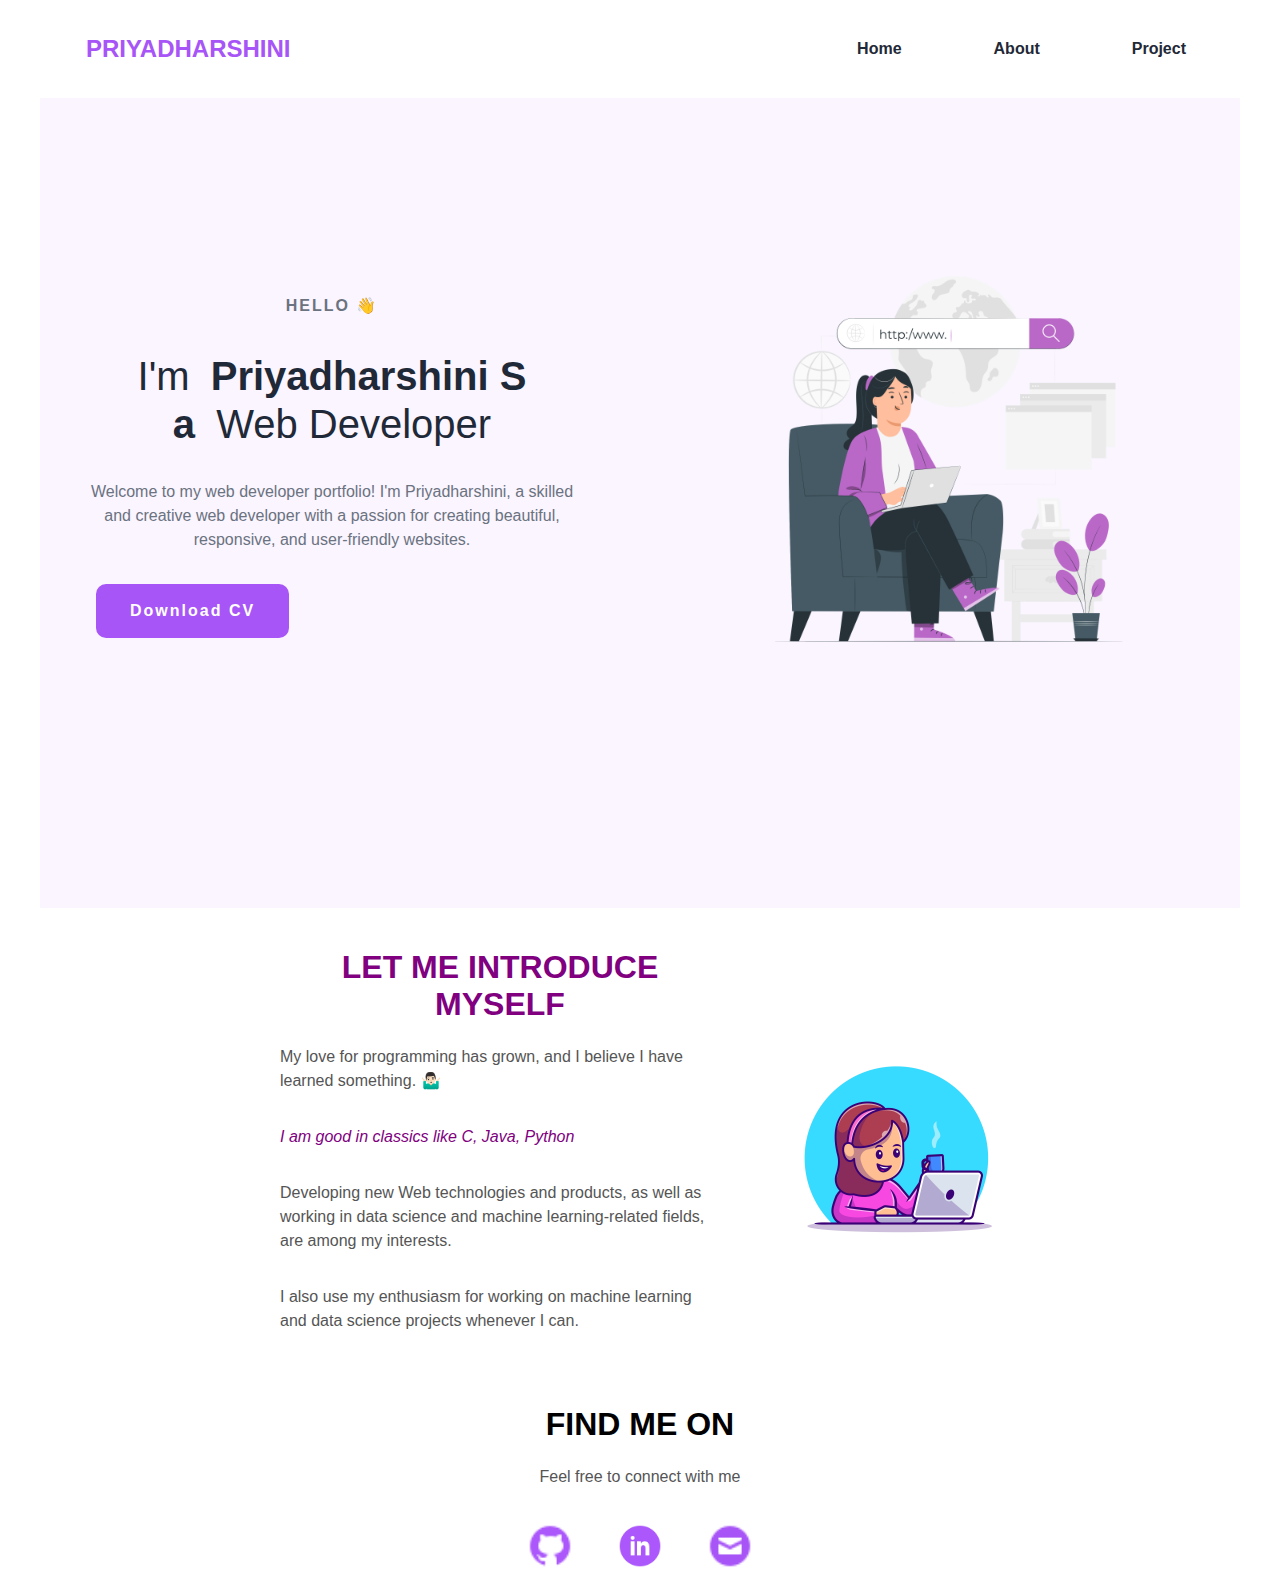
==== index.html @ 76d3c351 "Add files via upload" ====
<!DOCTYPE html>
<html lang="en">

<head>
    <meta charset="UTF-8">
    <meta name="viewport" content="width=device-width, initial-scale=1.0">
    <title>portfolio</title>
    <link rel="icon" type="image/x-icon" href="./src/favicon.png">
    <link rel="stylesheet" href="./style.css">
</head>

<body>
    <div class="container">
        <nav>
            <div class="nav-content">
                <div class="logo"><a href="#">PRIYADHARSHINI</a></div>
                <input type="checkbox" name="check" id="check" />
                <ul class="nav">
                    <li class="nav-item"><a href="http://127.0.0.1:5500/index.html">Home</a></li>
                    <li class="nav-item"><a href="http://127.0.0.1:5500/about.html">About</a></li>
                    <li class="nav-item"><a href="http://127.0.0.1:5500/project.html">Project</a></li>
                </ul>
            </div>
        </nav>
        <section class="section">
            <div class="section__container">
                <div class="content">
                    <p class="subtitle">HELLO 👋</p>
                    <h1 class="title">
                        I'm <span>Priyadharshini S<br />a</span> Web Developer
                    </h1>
                    <p class="description">
                        Welcome to my web developer portfolio! I'm Priyadharshini, a skilled and
                        creative web developer with a passion for creating beautiful,
                        responsive, and user-friendly websites.
                    </p>
                    <div class="action__btns">
                        <a href="./src/Resume.pdf" target="_blank">
                            <button class="download">Download CV</button>
                        </a>
                    </div>
                </div>
                <div class="image">
                    <img src="./src/home1-women.png" alt="profile" />
                </div>
            </div>
        </section>

        <div class="home-about-container">
            <div class="text-container">
                <h1 class="introduction">LET ME INTRODUCE MYSELF</h1>

                <p>My love for programming has grown, and I believe I have learned something. 🤷🏻‍♂️</p>

                <p class="classics">I am good in classics like C, Java, Python</p>

                <p>Developing new Web technologies and products, as well as working in data science and machine
                    learning-related fields, are among my interests.</p>

                <p>I also use my enthusiasm for working on machine learning and data science projects whenever I can.
                </p>
            </div>

            <div class="image-container">
                <img src="./src/home2-women.jpg" alt="Your Image Alt Text">
            </div>
        </div>

        <div class="find-me">
            <h1>FIND ME ON</h1>
            <p>
                Feel free to connect with me
            </p>
            <div class="connect-container">
                <a href="https://github.com/priya036"><img src="./src/contact/github.png" alt="Social Media Icon"></a>
                <a href="https://www.linkedin.com/in/priyadharshini-s-569598225/"><img src="./src/contact/linkedin.png"
                        alt="Social Media Icon"></a>
                <a href="#"><img src="./src/contact/mail.png" alt="Social Media Icon"></a>

            </div>
        </div>
    </div>
</body>

</html>
---- style.css ----
@import url("https://fonts.googleapis.com/css2?family=Poppins:wght@400;600;700&display=swap");

:root {
    --primary-color: #a855f7;
    --primary-color-dark: #9333ea;
    --secondary-color: #ca8a04;
    --text-dark: #1f2937;
    --text-light: #6b7280;
    --extra-light: #faf5ff;
    --max-width: 1200px;
}

* {
    padding: 0;
    margin-left: 10px;
    margin-right: 10px;
    box-sizing: border-box;
    font-family: 'Arial', sans-serif;
}

a {
    text-decoration: none;
}

body {
    font-family: "Poppins", sans-serif;
}

/* nav bar starts */
nav {
    width: 100%;
    position: fixed;
    top: 0;
    left: 0;
    background-color: #ffffff;
    z-index: 99;
}

h1 {
    text-align: center;
}

.nav-content {
    max-width: var(--max-width);
    margin: auto;
    padding: 1.5rem 1rem;
    display: flex;
    align-items: center;
    justify-content: space-between;
}

nav .logo a {
    font-size: 1.5rem;
    font-weight: 600;
    color: var(--primary-color);
    transition: 0.3s;
}

nav .logo a:hover {
    color: var(--primary-color-dark);
}

nav .checkbox {
    display: none;
}

nav input {
    display: none;
}

nav .checkbox i {
    font-size: 2rem;
    color: var(--primary-color);
    cursor: pointer;
}

ul {
    display: flex;
    align-items: center;
    gap: 1rem;
    list-style: none;
    transition: left 0.3s;
}

ul li a {
    padding: 0.5rem 1rem;
    border: 2px solid transparent;
    text-decoration: none;
    font-weight: 600;
    color: var(--text-dark);
    transition: 0.3s;
}

ul li a:hover {
    border-top-color: var(--secondary-color);
    border-bottom-color: var(--secondary-color);
    color: var(--secondary-color);
}
/* nav ends */

/* main container starts */
.section {
    background-color: var(--extra-light);
}

.section__container {
    min-height: 100vh;
    max-width: var(--max-width);
    margin: auto;
    padding: 1rem;
    display: grid;
    grid-template-columns: repeat(2, 1fr);
    gap: 4rem;
}

.content {
    display: flex;
    flex-direction: column;
    justify-content: center;
}

.subtitle {
    letter-spacing: 2px;
    color: var(--text-light);
    font-weight: 600;
    margin-bottom: 0.5rem;
}

.title {
    font-size: 2.5rem;
    font-weight: 400;
    line-height: 3rem;
    color: var(--text-dark);
    margin-bottom: 1rem;
}

.title span {
    font-weight: 600;
}

.description {
    line-height: 1.5rem;
    color: var(--text-light);
    margin-bottom: 2rem;
}

p {
    line-height: 1.5rem;
    color: var(--text-light);
    margin-bottom: 2rem;
}

.action__btns {
    display: flex;
    gap: 1rem;
}

.action__btns button {
    font-size: 1rem;
    font-weight: 600;
    letter-spacing: 2px;
    padding: 1rem 2rem;
    outline: none;
    border: 2px solid var(--primary-color);
    border-radius: 10px;
    transition: 0.3s;
    cursor: pointer;
}

.download {
    background-color: var(--primary-color);
    color: #ffffff;
}

.download:hover {
    background-color: var(--primary-color-dark);
}

.image {
    display: grid;
    place-items: center;
}

.image img {
    width: min(25rem, 90%);
    border-radius: 100%;
}

@media (width < 750px) {
    nav .checkbox {
        display: block;
    }

    .nav {
        position: absolute;
        width: 100%;
        height: calc(100vh - 85px);
        left: -100%;
        top: 85px;
        background-color: var(--extra-light);
        flex-direction: column;
        justify-content: center;
        gap: 3rem;
    }

    .nav #check:checked~nav-item {
        left: 0;
    }

    .nav nav-item a {
        font-size: 1.25rem;
    }

    .section__container {
        padding: 10rem 1rem 5rem 1rem;
        text-align: center;
        grid-template-columns: repeat(1, 1fr);
    }

    .image {
        grid-area: 1/1/2/2;
    }

    .action__btns {
        margin: auto;
    }
}
/* main container ends */

/* home introduce about me starts */
.home-about-container {
    max-width: 800px;
    margin: 0 auto;
    padding: 20px;
    display: flex;
    justify-content: space-between;
    align-items: center;
}

.text-container {
    flex: 1;
    margin-right: 20px;
}

.introduction {
    color: #9333ea;
}

.classics {
    font-style: italic;
    color: #9333ea;
}

.image-container {
    flex-shrink: 0;
    width: 250px;
}

.image-container img {
    width: 100%;
    height: auto;
    border-radius: 8px;
}
/* home introduce about me ends */


/* connect with me starts*/
.text-container {
    flex: 1;
    margin-right: 20px;
}

.introduction {
    color: purple;
}

.classics {
    font-style: italic;
    color: purple;
}

.connect-container {
    display: flex;
    justify-content: center;
    align-items: center;
    flex-wrap: wrap;
}

.connect-container img {
    width: 50px;
    height: auto;
    border-radius: 8px;
}

.find-me {
    text-align: center;
    flex: 1;
}
/* connect with me ends */


/* About page*/
.about-container {
    display: flex;
    justify-content: center;
    align-items: flex-start;
    background-color: #f5f5f5;
    padding: 50px;
}

.content {
    flex: 1;
    text-align: center;
}

.purple {
    color: #9333ea;
}

.about-activity {
    list-style-type: none;
    padding: 0;
    text-align: left;
    display: block;
    color: #6b7280;
}


.about-activity li:before {
    content: '\2022';
    font-size: 1.5em;
    margin-right: 10px;
    color: #8e44ad;
}

.image {
    flex: 1;
    text-align: center;
}

.image img {
    max-width: 100%;
    border-radius: 5px;
}
/* about page ends */

/* professional skillset */
.skillset {
    text-align: center;
    max-width: 1000px;
    margin: 0 auto;
}

h2 {
    color: #1b1a1a;
}

.skills-container {
    width: 50%;
    display: flex;
    flex-direction: column;
    justify-content: center;
    align-items: center;
    border: 1px solid black;
    border-radius: 10px;
    box-shadow: 0 4px 8px 0;
    margin: 0 auto;
    margin-top: 10px;

}

.skill-item {
    opacity: 0;
    margin-bottom: 20px;
    animation: fadeIn 1s ease-in-out forwards;
}

@keyframes fadeIn {
    from {
        opacity: 0;
    }

    to {
        opacity: 1;
    }
}

.skill-label {
    text-align: center;
    margin-bottom: 5px;
}

.skill-name {
    display: inline-block;
    width: 150px;
    text-align: left;
    margin-right: 10px;
}

.animated-progress {
    height: 15px;
    color: white;
    font-size: 10px;
    text-align: right;
}

.animated-progress span {
    display: block;
    height: 100%;
    width: 0;
    background: linear-gradient(to right, #9333ea, #9333ea);
    border-radius: 8px;
    transition: width 1s ease-in-out;
}

.skill-item:nth-child(1) .animated-progress span {
    width: 80%;
}

.skill-item:nth-child(2) .animated-progress span {
    width: 70%;
}

.skill-item:nth-child(3) .animated-progress span {
    width: 60%;
}

.skill-item:nth-child(4) .animated-progress span {
    width: 75%;
}

/* professional skillset ends */


/* toole used starts */
.tool-icons {
    display: flex;
    justify-content: center;
    flex-wrap: wrap;
    max-width: 800px;
    margin: 0 auto;
    padding: 20px;
}

.tool-icon {
    margin: 0 10px 20px;
    border: 3px solid #a855f7;
    width: calc(25% - 20px);
    max-width: 160px;
    height: 150px;
    border-radius: 10px;
    padding: 20px;
    display: flex;
    flex-direction: column;
    justify-content: space-evenly;
    text-align: center;

}

@media (max-width: 600px) {
    .tool-icon {
        width: calc(33.33% - 20px);
        margin: 0 10px 10px 10px;
        max-width: calc(100% - 20px);
    }
}

/* project page starts*/
.section-container {
    display: flex;
    flex-direction: column;
    justify-content: center;
    align-items: center;
    min-height: 100vh;
    flex: 1 1 40rem;
    padding-top: 1rem;
    z-index: -1;
    margin-top: 60px;
    text-align: center;
    margin-top: 80px;
    display: flex;
    flex-direction: column;
}

.project-container {
    max-width: 900px;
    width: 100%;
    display: flex;
    flex-wrap: wrap;
    justify-content: space-between;
    text-align: center;
}

.project-card {
    background-color: #fff;
    box-shadow: 0 0 10px rgba(0, 0, 0, 0.1);
    border-radius: 8px;
    overflow: hidden;
    width: calc(30% - 20px);
    /* 3 cards per row with a little margin */
    margin: 20px 0;
    transition: transform 0.3s;
    box-sizing: border-box;
}

.project-card:hover {
    transform: scale(1.05);
}

.project-thumbnail {
    width: 100%;
    height: 200px;
    object-fit: cover;
    border-top-left-radius: 8px;
    border-top-right-radius: 8px;
}

.project-info {
    padding: 20px;
}

h3 {
    margin-top: 0;
    color: #333;
}

p {
    color: #555;
}

.buttons {
    display: flex;
    justify-content: center;
    margin-top: 20px;
}

.github-button {
    padding: 10px 20px;
    text-align: center;
    text-decoration: none;
    color: #fff;
    border-radius: 5px;
    cursor: pointer;
    margin: 0 10px;
}

.github-button {
    background-color: #4caf50;
}
/* project page ends */
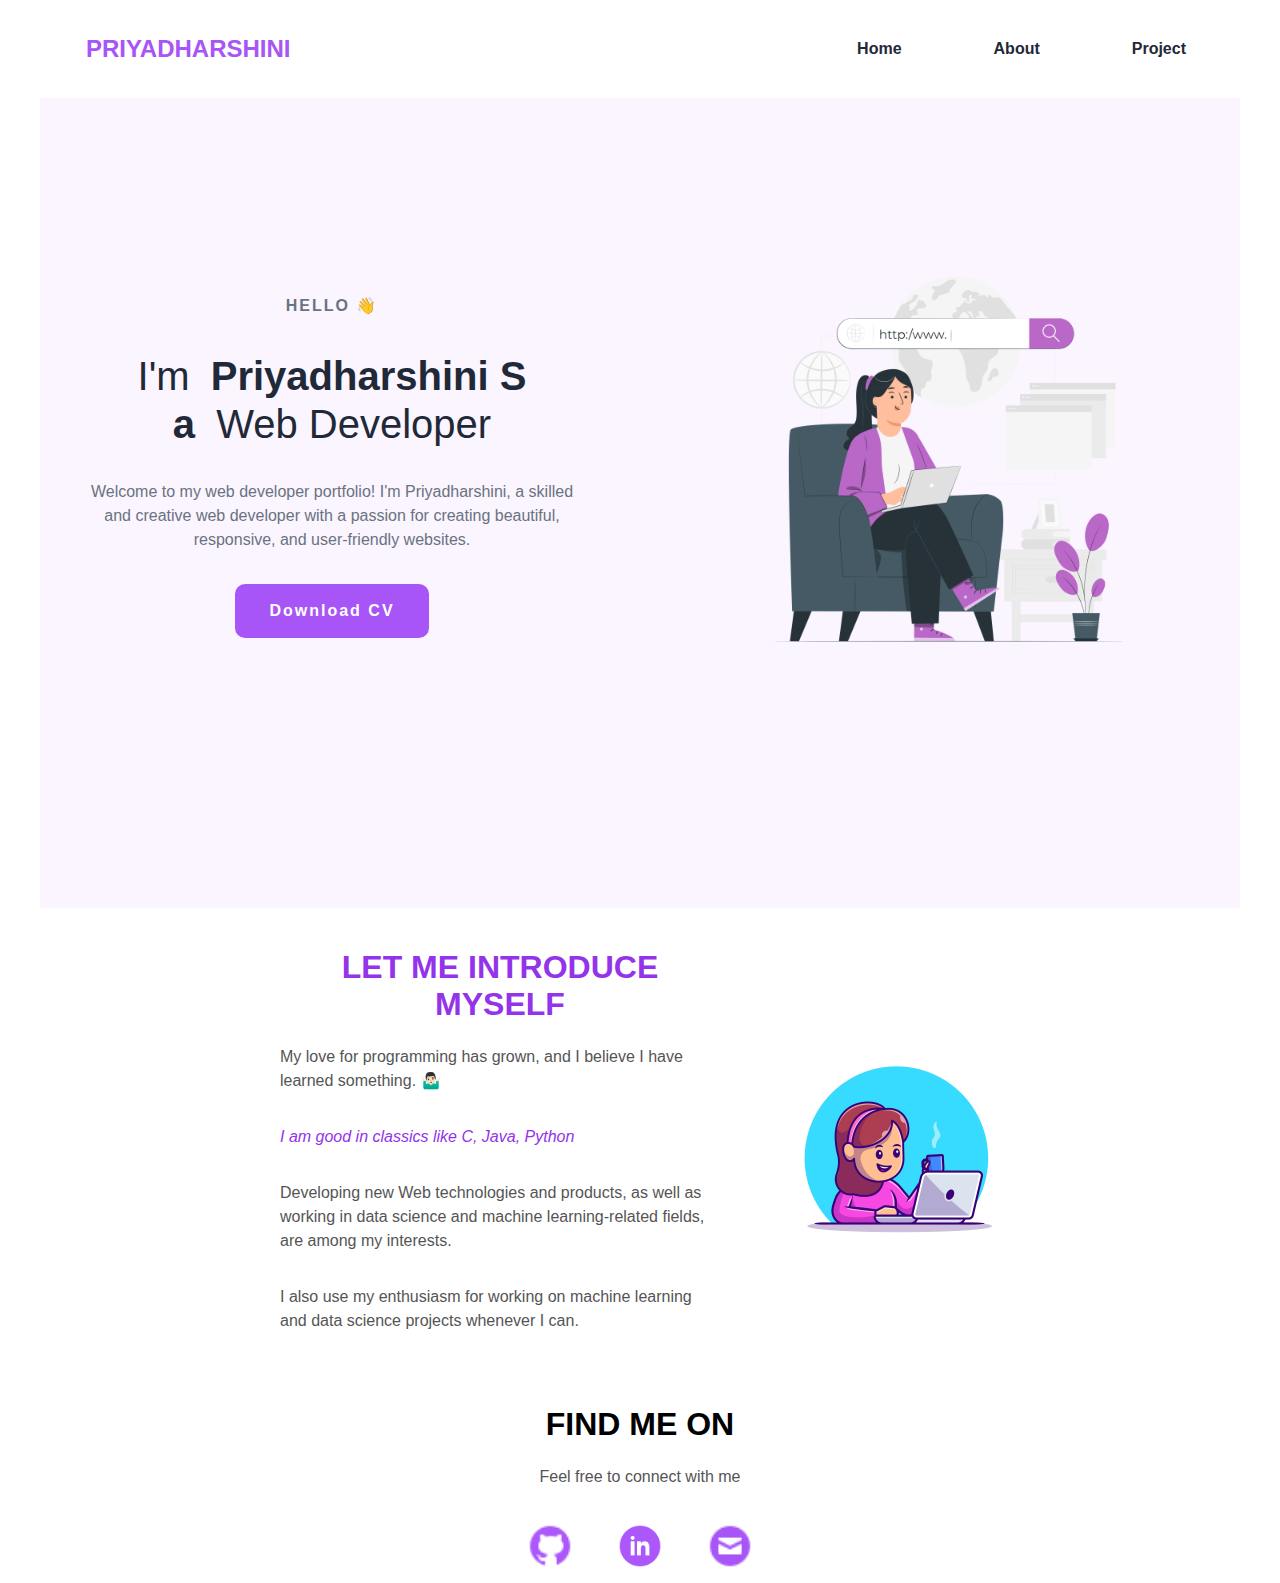
==== commit 2b3a122a: "updated navbar" ====
--- a/index.html
+++ b/index.html
@@ -15,10 +15,10 @@
             <div class="nav-content">
                 <div class="logo"><a href="#">PRIYADHARSHINI</a></div>
                 <input type="checkbox" name="check" id="check" />
-                <ul class="nav">
-                    <li class="nav-item"><a href="http://127.0.0.1:5500/index.html">Home</a></li>
-                    <li class="nav-item"><a href="http://127.0.0.1:5500/about.html">About</a></li>
-                    <li class="nav-item"><a href="http://127.0.0.1:5500/project.html">Project</a></li>
+                 <ul class="nav">
+                    <li class="nav-item"><a href="./index.html">Home</a></li>
+                    <li class="nav-item"><a href="./about.html">About</a></li>
+                    <li class="nav-item"><a href="./project.html">Project</a></li>
                 </ul>
             </div>
         </nav>
@@ -66,6 +66,7 @@
             </div>
         </div>
 
+
         <div class="find-me">
             <h1>FIND ME ON</h1>
             <p>
@@ -82,4 +83,4 @@
     </div>
 </body>
 
-</html>+</html>
--- a/style.css
+++ b/style.css
@@ -153,6 +153,7 @@
 .action__btns {
     display: flex;
     gap: 1rem;
+    justify-content: center;
 }
 
 .action__btns button {
@@ -271,12 +272,12 @@
 }
 
 .introduction {
-    color: purple;
+    color: #9333ea;
 }
 
 .classics {
     font-style: italic;
-    color: purple;
+    color:#9333ea;
 }
 
 .connect-container {
@@ -356,7 +357,7 @@
 }
 
 .skills-container {
-    width: 50%;
+    width: 100%;
     display: flex;
     flex-direction: column;
     justify-content: center;
@@ -366,13 +367,17 @@
     box-shadow: 0 4px 8px 0;
     margin: 0 auto;
     margin-top: 10px;
-
+    background-color: #f8f9fa;
 }
 
 .skill-item {
     opacity: 0;
     margin-bottom: 20px;
     animation: fadeIn 1s ease-in-out forwards;
+    background-color: #e2e8f0;
+    padding: 20px; /* Adjusted padding to accommodate the wider progress bar */
+    border-radius: 8px;
+    box-shadow: 0 2px 4px rgba(0, 0, 0, 0.1);
 }
 
 @keyframes fadeIn {
@@ -387,48 +392,51 @@
 
 .skill-label {
     text-align: center;
-    margin-bottom: 5px;
+    margin-bottom: 10px;
 }
 
 .skill-name {
     display: inline-block;
-    width: 150px;
+    width: 300px;
     text-align: left;
     margin-right: 10px;
 }
 
 .animated-progress {
-    height: 15px;
-    color: white;
-    font-size: 10px;
-    text-align: right;
+    height: 20px; /* Adjusted height for a wider progress bar */
+    border-radius: 10px; /* Adjusted border-radius to maintain a rounded appearance */
+    overflow: hidden;
+    box-shadow: 0 4px 8px rgba(147, 51, 234, 0.2);
 }
 
 .animated-progress span {
     display: block;
     height: 100%;
     width: 0;
-    background: linear-gradient(to right, #9333ea, #9333ea);
-    border-radius: 8px;
+    border-radius: 10px;
     transition: width 1s ease-in-out;
+    box-shadow: 0 2px 4px rgba(0, 0, 0, 0.2);
 }
 
 .skill-item:nth-child(1) .animated-progress span {
     width: 80%;
+    background: linear-gradient(to right,#79bbe8, #9333ea);
 }
 
 .skill-item:nth-child(2) .animated-progress span {
     width: 70%;
+    background: linear-gradient(to right, #79bbe8, #9333ea);
 }
 
 .skill-item:nth-child(3) .animated-progress span {
     width: 60%;
+    background: linear-gradient(to right, #79bbe8, #9333ea);
 }
 
 .skill-item:nth-child(4) .animated-progress span {
     width: 75%;
-}
-
+    background: linear-gradient(to right,#79bbe8, #9333ea);
+}
 /* professional skillset ends */
 
 
@@ -547,4 +555,4 @@
 .github-button {
     background-color: #4caf50;
 }
-/* project page ends */+/* project page ends */
